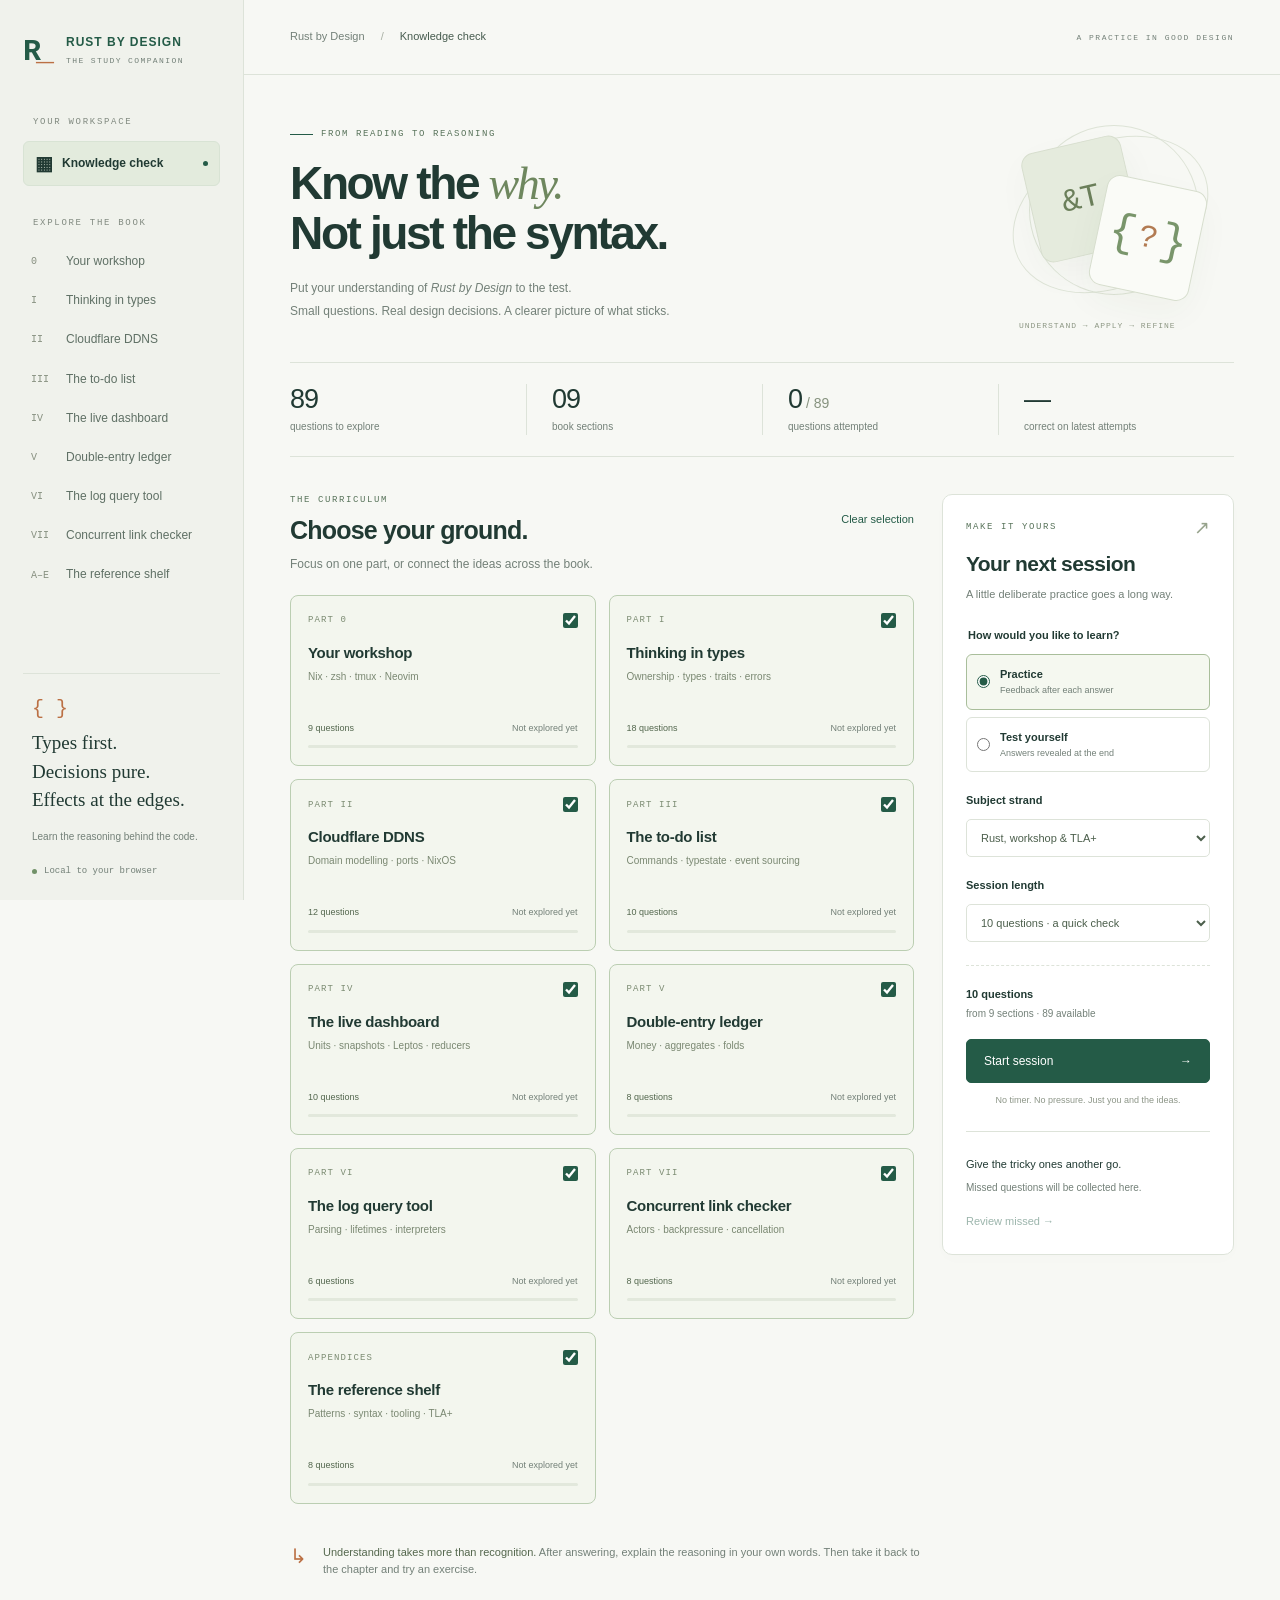
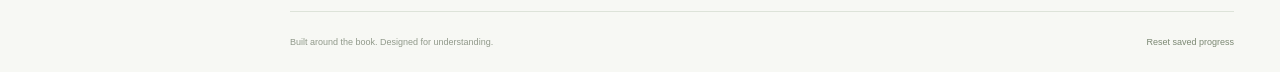
==== knowledge-check/index.html @ 4b5c445e "initial commit" ====
<!doctype html>
<html lang="en">
<head>
  <meta charset="utf-8">
  <meta name="viewport" content="width=device-width, initial-scale=1">
  <meta name="theme-color" content="#173f35">
  <meta name="description" content="A local study companion to Rust by Design. Practise the workshop, Rust foundations, six projects and TLA+ interludes.">
  <title>Knowledge check · Rust by Design</title>
  <link rel="stylesheet" href="style.css">
  <script src="questions.js" defer></script>
  <script src="engine.js" defer></script>
  <script src="app.js" defer></script>
</head>
<body>
  <a class="skip" href="#main">Skip to content</a>
  <div class="layout">
    <aside class="sidebar">
      <a href="#" class="brand" data-action="home"><span class="brand-mark">R<span>_</span></span><span>RUST BY DESIGN<small>THE STUDY COMPANION</small></span></a>
      <div class="sidebar-label">YOUR WORKSPACE</div>
      <button class="nav-home active" data-action="home"><span>▦</span> Knowledge check <span class="nav-dot"></span></button>
      <div class="sidebar-label sections-label">EXPLORE THE BOOK</div>
      <nav id="section-nav" aria-label="Book sections"></nav>
      <div class="sidebar-note"><span class="tiny-mark">{ }</span><p>Types first.<br>Decisions pure.<br>Effects at the edges.</p><small>Learn the reasoning behind the code.</small></div>
      <div class="local-note"><span></span> Local to your browser</div>
    </aside>
    <div class="workspace">
      <header class="topbar"><span>Rust by Design <span class="slash">/</span> <strong id="breadcrumb">Knowledge check</strong></span><span class="edition">A PRACTICE IN GOOD DESIGN</span></header>
      <main id="main" tabindex="-1"></main>
      <footer><span>Built around the book. Designed for understanding.</span><button class="text-button" data-action="reset">Reset saved progress</button></footer>
    </div>
  </div>
  <dialog id="reset-dialog"><h2>Start with a clean slate?</h2><p>This clears your question history and saved session from this browser.</p><div class="button-row"><button class="secondary" data-action="cancel-reset">Keep my progress</button><button class="primary" data-action="confirm-reset">Reset progress</button></div></dialog>
  <noscript>This quiz needs JavaScript enabled. It runs entirely in your browser.</noscript>
</body>
</html>
---- knowledge-check/style.css ----
@font-face {
  font-family:Inter;
  src:local('Inter')}
* {
  box-sizing:border-box}
 :root {
  --paper:#f7f8f4;
  --white:#fff;
  --ink:#213a33;
  --muted:#738078;
  --green:#245b47;
  --light-green:#edf3e9;
  --line:#dde3d9;
  --orange:#bb7044;
  --mono:ui-monospace,SFMono-Regular,Consolas,monospace}
body {
  margin:0;
  background:var(--paper);
  color:var(--ink);
  font:14px/1.6 Inter,-apple-system,BlinkMacSystemFont,'Segoe UI',sans-serif}
button,input,select {
  font:inherit}
button,a,input,select {
  -webkit-tap-highlight-color:transparent}
button {
  cursor:pointer}
button:disabled {
  cursor:not-allowed;
  opacity:.45}
a {
  color:var(--green)}
button {
  color:inherit}
button:focus-visible,a:focus-visible,select:focus-visible,input:focus-visible,summary:focus-visible {
  outline:3px solid #b66b3c;
  outline-offset:4px}
button {
  transition:background .15s,transform .15s}
h1,h2,h3,p {
  margin:0}
h1,h2,h3 {
  font-weight:600;
  line-height:1.2}
h2 {
  font-size:25px;
  letter-spacing:-.8px}
h3 {
  font-size:17px;
  letter-spacing:-.3px}
.layout {
  display:grid;
  grid-template-columns:244px minmax(0,1fr);
  min-height:100vh}
.sidebar {
  background:#f0f2ec;
  border-right:1px solid var(--line);
  padding:34px 23px 24px;
  display:flex;
  flex-direction:column;
  position:sticky;
  top:0;
  height:100vh;
  min-height:710px}
.brand {
  display:flex;
  gap:12px;
  align-items:center;
  text-decoration:none;
  font-size:12px;
  letter-spacing:1px;
  font-weight:750;
  line-height:1.4}
.brand small {
  display:block;
  font:8px/2.5 var(--mono);
  letter-spacing:1.4px;
  color:var(--muted)}
.brand-mark {
  font:700 30px var(--mono);
  letter-spacing:-5px;
  margin-right:5px}
.brand-mark span {
  color:var(--orange)}
.sidebar-label {
  font:9px var(--mono);
  letter-spacing:1.7px;
  color:#818a80;
  margin:46px 10px 14px}
.nav-home {
  border:1px solid #d8e3d4;
  background:#e3ebdd;
  border-radius:6px;
  display:flex;
  gap:9px;
  align-items:center;
  width:100%;
  padding:12px 11px;
  font-size:12px;
  font-weight:600}
.nav-home>span:first-child {
  font-size:19px;
  line-height:1}
.nav-dot {
  width:5px;
  height:5px;
  background:var(--green);
  border-radius:50%;
  margin-left:auto}
.sections-label {
  margin-top:32px}
.section-nav {
  display:flex;
  align-items:center;
  text-align:left;
  gap:12px;
  border:0;
  background:transparent;
  padding:10px 8px;
  border-radius:5px;
  width:100%;
  font-size:12px;
  color:#5f7065}
.section-nav:hover,.section-nav.selected {
  background:#e4eade;
  color:var(--ink)}
.part-index {
  width:23px;
  font:10px var(--mono);
  color:#879080;
  flex-shrink:0}
.sidebar-note {
  border-top:1px solid var(--line);
  padding:23px 9px 20px;
  margin-top:auto}
.tiny-mark {
  font:20px var(--mono);
  color:var(--orange)}
.sidebar-note p {
  font-family:Georgia,serif;
  font-size:19px;
  line-height:1.5;
  margin:9px 0}
.sidebar-note small {
  font-size:10px;
  color:var(--muted)}
.local-note {
  font:9px var(--mono);
  color:var(--muted);
  display:flex;
  align-items:center;
  gap:7px;
  margin:0 9px}
.local-note span {
  width:5px;
  height:5px;
  background:#719168;
  border-radius:50%}
.workspace {
  min-width:0;
  display:flex;
  flex-direction:column}
.topbar {
  height:75px;
  border-bottom:1px solid var(--line);
  padding:0 46px;
  display:flex;
  align-items:center;
  justify-content:space-between;
  color:var(--muted);
  font-size:11px}
.topbar strong {
  color:#465b4e;
  font-weight:500}
.slash {
  padding:0 13px;
  color:#a8b0a4}
.edition {
  font:8px var(--mono);
  letter-spacing:1.5px}
main {
  width:100%;
  max-width:1320px;
  margin:0 auto;
  padding:45px 46px 25px;
  outline:0}
.hero {
  display:flex;
  justify-content:space-between;
  align-items:center;
  gap:24px;
  margin-bottom:32px}
.eyebrow {
  font:9px/1.5 var(--mono);
  font-weight:500;
  letter-spacing:1.6px;
  display:flex;
  align-items:center;
  gap:8px;
  color:#58735a}
.green-line {
  height:1px;
  width:23px;
  background:var(--green)}
.hero h1 {
  font-size:clamp(38px,3.6vw,55px);
  letter-spacing:-2.4px;
  line-height:1.08;
  margin:18px 0}
.hero h1 em {
  font-family:Georgia,serif;
  font-weight:400;
  color:#6e875e}
.hero p {
  font-size:12px;
  line-height:1.9;
  color:var(--muted)}
.hero-art {
  position:relative;
  width:230px;
  height:210px;
  flex-shrink:0;
  overflow:hidden}
.orbit {
  border:1px solid #dde3d6;
  position:absolute;
  border-radius:50%;
  width:205px;
  height:145px;
  transform:rotate(-25deg);
  top:22px;
  left:4px}
.orbit-two {
  transform:rotate(45deg);
  width:170px;
  height:170px;
  top:5px;
  left:25px}
.code-tile {
  position:absolute;
  border:1px solid #d7dece;
  border-radius:13px;
  display:flex;
  align-items:center;
  justify-content:center;
  font:45px var(--mono);
  width:102px;
  height:112px;
  box-shadow:0 14px 35px #2b44240a}
.tile-back {
  background:#e5ebdd;
  left:26px;
  top:23px;
  transform:rotate(-13deg);
  font-size:32px;
  color:#6b7f5a}
.tile-front {
  background:#fafbf7;
  left:93px;
  top:62px;
  transform:rotate(12deg);
  gap:3px;
  color:#79956b}
.tile-front span {
  color:#b27b53;
  font-size:32px}
.art-caption {
  position:absolute;
  bottom:0;
  left:15px;
  font:8px var(--mono);
  color:#8d9784;
  letter-spacing:1px}
.stats {
  display:grid;
  grid-template-columns:repeat(4,1fr);
  padding:21px 0;
  border-top:1px solid var(--line);
  border-bottom:1px solid var(--line);
  margin-bottom:37px}
.stats>div {
  padding-left:25px;
  border-left:1px solid var(--line);
  display:flex;
  flex-direction:column;
  gap:4px}
.stats>div:first-child {
  padding-left:0;
  border-left:0}
.stat-value {
  font-size:27px;
  line-height:1.15;
  letter-spacing:-1px;
  font-weight:500}
.stat-value small {
  font-size:14px;
  letter-spacing:0;
  color:#86927e}
.stats>div>span:last-child {
  font-size:10px;
  color:var(--muted)}
.study-layout {
  display:grid;
  grid-template-columns:minmax(0,1fr) 292px;
  gap:28px;
  align-items:start}
.section-heading {
  display:flex;
  justify-content:space-between;
  align-items:center;
  gap:12px}
.section-heading h2 {
  margin-top:7px}
.text-button {
  padding:0;
  border:0;
  background:transparent;
  color:var(--green);
  font-size:11px;
  text-decoration:none;
  text-underline-offset:4px}
.text-button:hover {
  text-decoration:underline}
.muted {
  color:var(--muted);
  font-size:12px}
.section-intro {
  margin:10px 0 21px}
.section-grid {
  display:grid;
  grid-template-columns:repeat(2,minmax(0,1fr));
  gap:13px}
.section-card {
  border:1px solid var(--line);
  border-radius:8px;
  padding:17px;
  background:#fafbf8;
  cursor:pointer;
  min-width:0;
  transition:background .15s,border-color .15s}
.section-card:hover {
  border-color:#9aac91;
  background:white}
.section-card.is-selected {
  border-color:#bbceb2;
  background:#f3f6ee}
.section-card:focus-within {
  outline:2px solid #b66b3c;
  outline-offset:2px}
.card-top {
  display:flex;
  justify-content:space-between;
  align-items:center;
  margin-bottom:16px}
.chapter-tag {
  font:9px var(--mono);
  letter-spacing:1.1px;
  color:#7b8b72}
.section-card input {
  accent-color:var(--green);
  width:15px;
  height:15px;
  margin:0;
  cursor:pointer}
.section-card h3 {
  margin-bottom:7px;
  font-size:15px}
.section-card p {
  font-size:10px;
  line-height:1.65;
  color:#7a8872;
  min-height:33px}
.card-bottom {
  display:flex;
  gap:5px;
  justify-content:space-between;
  margin-top:19px;
  font-size:9px;
  color:var(--muted)}
.card-bottom span:first-child {
  color:#53674e}
.track {
  height:3px;
  border-radius:3px;
  background:#e2e8dc;
  overflow:hidden}
.track span {
  height:100%;
  display:block;
  background:#7d9d69;
  transition:width .2s}
.section-card .track {
  margin-top:10px}
.session-panel {
  background:white;
  border:1px solid var(--line);
  border-radius:10px;
  padding:23px;
  position:sticky;
  top:23px;
  box-shadow:0 5px 15px #233e2c03}
.panel-heading {
  display:flex;
  justify-content:space-between;
  margin-bottom:14px}
.panel-heading>span:last-child {
  font-size:19px;
  line-height:1;
  color:#97a38c}
.session-panel h2 {
  font-size:21px;
  letter-spacing:-.6px}
.session-panel>p {
  font-size:11px;
  line-height:1.7;
  margin:9px 0 23px}
fieldset {
  padding:0;
  border:0;
  margin:0}
legend,.field-label {
  font-size:11px;
  font-weight:600;
  display:block;
  margin-bottom:9px}
.mode-options {
  display:grid;
  gap:7px}
.mode-options label {
  border:1px solid var(--line);
  border-radius:6px;
  display:flex;
  align-items:center;
  gap:10px;
  padding:11px 10px;
  cursor:pointer}
.mode-options label:has(input:checked) {
  border-color:#a9be9b;
  background:#f5f8f0}
.mode-options input {
  accent-color:var(--green);
  margin:0}
.mode-options strong {
  display:block;
  font-size:11px;
  font-weight:600}
.mode-options small {
  display:block;
  font-size:9px;
  color:var(--muted)}
.field-label {
  margin-top:20px}
select {
  display:block;
  width:100%;
  padding:11px 27px 11px 10px;
  color:#4c5f4c;
  font-size:11px;
  background:#fff;
  border:1px solid var(--line);
  border-radius:5px}
.session-summary {
  border-top:1px dashed var(--line);
  padding-top:20px;
  margin:23px 0 17px;
  display:flex;
  flex-direction:column;
  font-size:11px}
.session-summary strong {
  font-weight:600}
.session-summary span {
  color:var(--muted);
  font-size:10px;
  margin-top:3px}
.session-summary small {
  color:#a66340;
  margin-top:6px}
.primary,.secondary {
  border-radius:5px;
  padding:12px 17px;
  font-size:12px;
  font-weight:500;
  display:inline-flex;
  justify-content:center;
  align-items:center;
  gap:16px;
  line-height:1.5}
.primary {
  background:var(--green);
  color:white;
  border:1px solid var(--green)}
.primary:hover:not(:disabled) {
  background:#173e31}
.secondary {
  background:transparent;
  color:var(--green);
  border:1px solid #bbcbb3}
.secondary:hover {
  background:var(--light-green)}
.start-button {
  width:100%;
  justify-content:space-between}
.session-panel>.panel-footnote {
  font-size:9px;
  text-align:center;
  margin:10px -6px 22px;
  color:#8d9688}
.review-box {
  border-top:1px solid var(--line);
  padding-top:20px}
.review-box strong {
  font-size:11px;
  font-weight:500}
.review-box p {
  font-size:10px;
  color:var(--muted);
  margin:6px 0 13px}
.bottom-note {
  display:flex;
  gap:16px;
  padding:25px 0 7px;
  margin-top:15px;
  max-width:630px}
.bottom-note p {
  font-size:11px;
  color:var(--muted)}
.bottom-note strong {
  color:#54674d;
  font-weight:500}
footer {
  margin:auto 46px 0;
  padding:23px 0;
  border-top:1px solid var(--line);
  display:flex;
  justify-content:space-between;
  gap:15px;
  font-size:9px;
  color:#90998a}
footer .text-button {
  font-size:9px;
  color:#7b8873}
.resume-banner {
  background:#eaf0e2;
  border:1px solid #d4dfca;
  padding:17px 20px;
  margin:-12px 0 28px;
  border-radius:6px;
  display:flex;
  justify-content:space-between;
  gap:20px;
  align-items:center}
.resume-banner strong {
  font-weight:500;
  font-size:12px}
.resume-banner span:not([aria-hidden]) {
  display:block;
  font-size:10px;
  color:var(--muted);
  margin-top:3px}
.resume-banner .secondary {
  font-size:11px;
  white-space:nowrap}
.quiz-toolbar {
  display:flex;
  justify-content:space-between;
  margin:0 0 36px}
.mode-badge {
  font:9px var(--mono);
  letter-spacing:1px;
  color:#718163}
.quiz-shell {
  max-width:820px;
  margin:0 auto;
  background:white;
  border:1px solid var(--line);
  border-radius:12px;
  padding:35px}
.question-progress {
  display:flex;
  justify-content:space-between;
  font:10px var(--mono);
  color:#8a9485;
  letter-spacing:1px}
.question-progress strong {
  color:var(--green);
  font-size:15px}
.quiz-track {
  margin:14px 0 33px;
  height:4px}
.question-context {
  display:flex;
  gap:10px;
  justify-content:space-between;
  font-size:10px;
  color:var(--muted);
  margin-bottom:15px;
  flex-wrap:wrap}
.question-context>span:first-child {
  font:9px var(--mono);
  letter-spacing:.5px;
  color:#5d7a4e}
.question-title {
  font-size:27px;
  letter-spacing:-.8px;
  line-height:1.4;
  margin-bottom:27px}
.answers {
  display:grid;
  gap:11px}
.answer {
  display:flex;
  align-items:center;
  gap:13px;
  border:1px solid var(--line);
  border-radius:7px;
  padding:15px;
  cursor:pointer;
  position:relative;
  font-size:13px}
.answer:hover {
  background:#f7f9f3;
  border-color:#b6c6a9}
.answer input {
  position:absolute;
  opacity:0;
  width:1px;
  height:1px}
.answer:focus-within {
  outline:3px solid #b66b3c;
  outline-offset:2px}
.answer-letter {
  font:11px var(--mono);
  display:flex;
  align-items:center;
  justify-content:center;
  flex-shrink:0;
  width:27px;
  height:28px;
  border:1px solid #e1e5db;
  border-radius:5px;
  color:#7b8972}
.answer.chosen {
  border-color:#6d8d58;
  background:#f0f5e9}
.answer.chosen .answer-letter {
  background:var(--green);
  color:white;
  border-color:var(--green)}
.answer.correct {
  border-color:#7a9e63;
  background:#f0f6e9}
.answer.incorrect {
  border-color:#c2896a;
  background:#fcf3ec}
.answer-status {
  font-size:9px;
  margin-left:auto;
  white-space:nowrap;
  font-weight:600;
  color:var(--green)}
.incorrect .answer-status {
  color:#9c4e2a}
.answers:disabled .answer {
  cursor:default}
.feedback {
  margin-top:22px;
  background:#f4f7ef;
  border-left:3px solid #85a76c;
  padding:20px;
  border-radius:0 5px 5px 0}
.feedback.negative {
  border-color:#bf805b;
  background:#faf5ef}
.feedback p {
  font-size:13px;
  line-height:1.8;
  margin:8px 0 12px}
.source-link {
  font-size:11px;
  line-height:1.7;
  text-underline-offset:3px}
.quiz-actions {
  display:flex;
  justify-content:space-between;
  align-items:center;
  gap:18px;
  border-top:1px solid var(--line);
  padding-top:23px;
  margin-top:26px}
.quiz-actions>.muted {
  font-size:10px}
.quiz-actions button {
  white-space:nowrap}
.quiz-save-note {
  text-align:center;
  font-size:10px;
  color:var(--muted);
  padding:22px}
.code-block {
  background:#213b33;
  color:#e6eddd;
  padding:22px;
  border-radius:7px;
  font:12px/1.9 var(--mono);
  overflow:auto;
  margin:0 0 25px;
  white-space:pre-wrap;
  overflow-wrap:anywhere}
.code-block>span {
  display:block;
  font-size:8px;
  letter-spacing:1.5px;
  color:#a8bf98;
  margin-bottom:12px}
.test-saved {
  margin-top:20px;
  color:var(--muted);
  font-size:12px}
.results-hero {
  display:flex;
  align-items:center;
  gap:45px;
  justify-content:space-between;
  padding:10px 0 35px}
.results-hero h1 {
  font-size:39px;
  letter-spacing:-1.5px;
  margin:15px 0;
  max-width:550px}
.results-hero p {
  max-width:500px;
  line-height:1.8}
.button-row {
  display:flex;
  gap:12px;
  flex-wrap:wrap;
  margin-top:24px}
.score-ring {
  width:160px;
  height:160px;
  flex-shrink:0;
  border-radius:50%;
  background:conic-gradient(#6e915a var(--score),#e3e9dc 0);
  padding:8px}
.score-ring>div {
  width:100%;
  height:100%;
  background:var(--paper);
  border-radius:50%;
  display:flex;
  flex-direction:column;
  align-items:center;
  justify-content:center}
.score-ring strong {
  font-weight:500;
  font-size:43px;
  line-height:1.3;
  letter-spacing:-2px}
.score-ring small {
  font-size:21px}
.score-ring span {
  font:8px var(--mono);
  letter-spacing:1px;
  color:#7c8a70}
.breakdown {
  border-top:1px solid var(--line);
  border-bottom:1px solid var(--line);
  padding:27px 0 30px}
.breakdown h2 {
  margin:7px 0 23px}
.breakdown-grid {
  display:grid;
  grid-template-columns:repeat(3,1fr);
  gap:24px}
.breakdown-item>div:first-child {
  display:flex;
  justify-content:space-between;
  gap:10px;
  font-size:11px;
  margin-bottom:9px}
.breakdown-item strong {
  font-weight:500}
.breakdown-item span {
  color:var(--muted)}
.answer-review {
  padding:30px 0}
.answer-review>.muted {
  margin:12px 0 23px}
.review-item {
  border:1px solid var(--line);
  border-radius:7px;
  margin:11px 0;
  background:white}
.review-item summary {
  display:flex;
  align-items:center;
  gap:14px;
  cursor:pointer;
  list-style:none;
  padding:20px;
  font-size:13px}
.review-item summary::-webkit-details-marker {
  display:none}
.review-item summary small {
  display:block;
  color:var(--muted);
  font-size:9px;
  margin-bottom:5px}
.review-icon {
  width:25px;
  height:25px;
  border-radius:50%;
  display:flex;
  align-items:center;
  justify-content:center;
  flex-shrink:0}
.good {
  background:#e6efdc;
  color:#466a32}
.bad {
  background:#f7e9df;
  color:#a15e37}
.expand-icon {
  margin-left:auto;
  color:#87977a}
.review-item[open] .expand-icon {
  transform:rotate(45deg)}
.review-content {
  border-top:1px solid var(--line);
  margin:0 20px;
  padding:18px 0 22px 39px;
  font-size:12px}
.review-content p {
  margin-bottom:12px}
.your-answer {
  color:#7f7c70}
.right-answer {
  color:var(--green);
  font-weight:600}
.storage-warning {
  padding:12px;
  border:1px solid #d5ad82;
  background:#fff4df;
  color:#754c24;
  font-size:12px;
  margin-bottom:22px}
.skip {
  position:fixed;
  left:15px;
  top:-100px;
  z-index:20;
  background:white;
  padding:10px}
.skip:focus {
  top:12px}
.sr-only {
  position:absolute;
  width:1px;
  height:1px;
  overflow:hidden;
  clip:rect(0,0,0,0);
  white-space:nowrap}
dialog {
  max-width:480px;
  width:calc(100% - 32px);
  background:var(--paper);
  color:var(--ink);
  border:1px solid var(--line);
  border-radius:12px;
  padding:30px;
  box-shadow:0 20px 100px #173f3533}
dialog::backdrop {
  background:#142d2666}
dialog p {
  margin-top:15px;
  color:var(--muted);
  font-size:13px}

@media(min-width:1500px) {
  main {
  padding-top:56px}
.hero {
  margin-bottom:42px}
.section-card {
  padding:21px}
.section-card h3 {
  font-size:17px}
.section-card p {
  font-size:11px}
.study-layout {
  gap:34px;
  grid-template-columns:minmax(0,1fr) 310px}
.hero p {
  font-size:14px}
}

@media(max-width:1150px) {
  .layout {
  grid-template-columns:210px minmax(0,1fr)}
.sidebar {
  padding:28px 16px}
.topbar {
  padding:0 28px}
main {
  padding:32px 28px}
.study-layout {
  gap:20px;
  grid-template-columns:minmax(0,1fr) 252px}
.session-panel {
  padding:19px}
.hero-art {
  width:170px;
  transform:scale(.85);
  transform-origin:right center}
.hero h1 {
  font-size:39px}
.edition {
  display:none}
.section-card {
  padding:13px}
.section-card h3 {
  font-size:14px}
.card-bottom {
  font-size:8px}
.stats>div {
  padding-left:15px}
footer {
  margin-left:28px;
  margin-right:28px}
.section-heading h2 {
  font-size:22px}
.sidebar-note p {
  font-size:17px}
}

@media(max-width:950px) {
  .layout {
  grid-template-columns:185px minmax(0,1fr)}
.brand {
  font-size:10px;
  gap:8px}
.brand small {
  font-size:7px;
  letter-spacing:1px}
.section-nav {
  font-size:10px;
  gap:7px}
.nav-home {
  font-size:10px}
.study-layout {
  grid-template-columns:1fr}
.session-panel {
  position:static;
  max-width:none}
.session-panel form {
  display:grid;
  grid-template-columns:1fr 1fr;
  column-gap:20px}
.session-panel fieldset {
  grid-column:1/-1}
.mode-options {
  grid-template-columns:1fr 1fr}
.field-label {
  grid-column:1/-1}
.session-panel select {
  grid-column:1/-1}
.session-summary {
  grid-column:1/-1}
.start-button {
  grid-column:1/-1}
.hero-art {
  display:none}
.hero h1 {
  font-size:42px}
.stats {
  grid-template-columns:1fr 1fr;
  gap:22px}
.stats>div:nth-child(3) {
  padding-left:0;
  border:0}
.section-card {
  padding:18px}
.section-card h3 {
  font-size:16px}
.section-card p {
  font-size:11px}
.card-bottom {
  font-size:10px}
.quiz-shell {
  padding:25px}
.question-title {
  font-size:24px}
.quiz-actions {
  align-items:flex-end}
.quiz-actions>.muted {
  max-width:120px}
.results-hero {
  gap:25px}
.results-hero h1 {
  font-size:30px}
.score-ring {
  width:125px;
  height:125px}
.score-ring strong {
  font-size:35px}
.breakdown-grid {
  grid-template-columns:1fr 1fr}
.answer-status {
  white-space:normal;
  font-size:9px}
.answer-text {
  flex:1}
}

@media(max-width:680px) {
  .layout {
  display:block}
.sidebar {
  height:auto;
  min-height:0;
  position:static;
  padding:16px 20px;
  border-right:0;
  border-bottom:1px solid var(--line);
  display:flex;
  flex-direction:row;
  align-items:center;
  justify-content:space-between}
.brand {
  font-size:11px}
.brand small {
  font-size:7px}
.sidebar-label,.sidebar nav,.sidebar-note,.local-note {
  display:none}
.nav-home {
  width:auto;
  background:transparent;
  border:0;
  padding:8px;
  font-size:10px}
.nav-dot {
  display:none}
.topbar {
  height:48px;
  padding:0 20px;
  font-size:10px}
main {
  padding:29px 20px 15px}
.hero h1 {
  font-size:41px;
  letter-spacing:-1.8px}
.hero p {
  font-size:12px}
.desktop-break {
  display:none}
.hero .eyebrow {
  font-size:8px}
.stats {
  margin-bottom:27px}
.stat-value {
  font-size:26px}
.section-heading h2 {
  font-size:24px}
.section-grid {
  gap:10px}
.section-card {
  padding:14px}
.section-card h3 {
  font-size:14px}
.section-card p {
  font-size:10px;
  min-height:33px}
.card-bottom {
  font-size:8px}
.card-bottom span:last-child {
  text-align:right}
.section-card .track {
  margin-top:9px}
.section-heading>.text-button {
  font-size:10px}
.session-panel {
  padding:22px}
.bottom-note {
  padding-top:15px}
.resume-banner {
  padding:14px;
  flex-direction:column;
  align-items:flex-start;
  gap:12px}
.quiz-toolbar {
  margin-bottom:23px}
.quiz-shell {
  padding:20px 16px}
.question-title {
  font-size:23px}
.question-progress {
  font-size:9px;
  letter-spacing:.6px}
.quiz-track {
  margin-bottom:25px}
.answer {
  padding:12px 10px;
  gap:9px;
  font-size:12px;
  flex-wrap:wrap}
.answer-letter {
  width:23px;
  height:25px}
.answer-text {
  flex:1;
  min-width:160px}
.answer-status {
  margin-left:32px;
  width:100%}
.quiz-actions {
  flex-direction:column;
  align-items:stretch;
  gap:14px}
.quiz-actions>.muted {
  max-width:none}
.quiz-actions button {
  width:100%}
.feedback {
  padding:16px}
.feedback p {
  font-size:12px}
.quiz-save-note {
  padding:18px 5px}
.results-hero {
  flex-direction:column-reverse;
  align-items:flex-start;
  gap:20px}
.results-hero h1 {
  font-size:33px}
.score-ring {
  width:110px;
  height:110px;
  padding:6px}
.score-ring strong {
  font-size:30px}
.score-ring span {
  font-size:7px}
.breakdown-grid {
  grid-template-columns:1fr}
.review-content {
  padding-left:0}
.review-item summary {
  padding:16px;
  gap:10px}
.review-item summary small {
  font-size:8px}
.review-item summary>span:nth-child(2) {
  font-size:12px}
.answer-review .section-heading {
  align-items:flex-start}
.answer-review h2 {
  font-size:22px;
  max-width:240px}
.answer-review .section-heading>.muted {
  white-space:nowrap;
  font-size:10px;
  margin-top:10px}
footer {
  margin:0 20px;
  padding:18px 0;
  font-size:8px;
  align-items:flex-start}
footer span {
  max-width:190px}
.button-row {
  gap:9px}
.button-row button {
  font-size:11px}
}

@media(prefers-reduced-motion:reduce) {
  *,*::before,*::after {
  transition:none!important;
  scroll-behavior:auto!important}
}
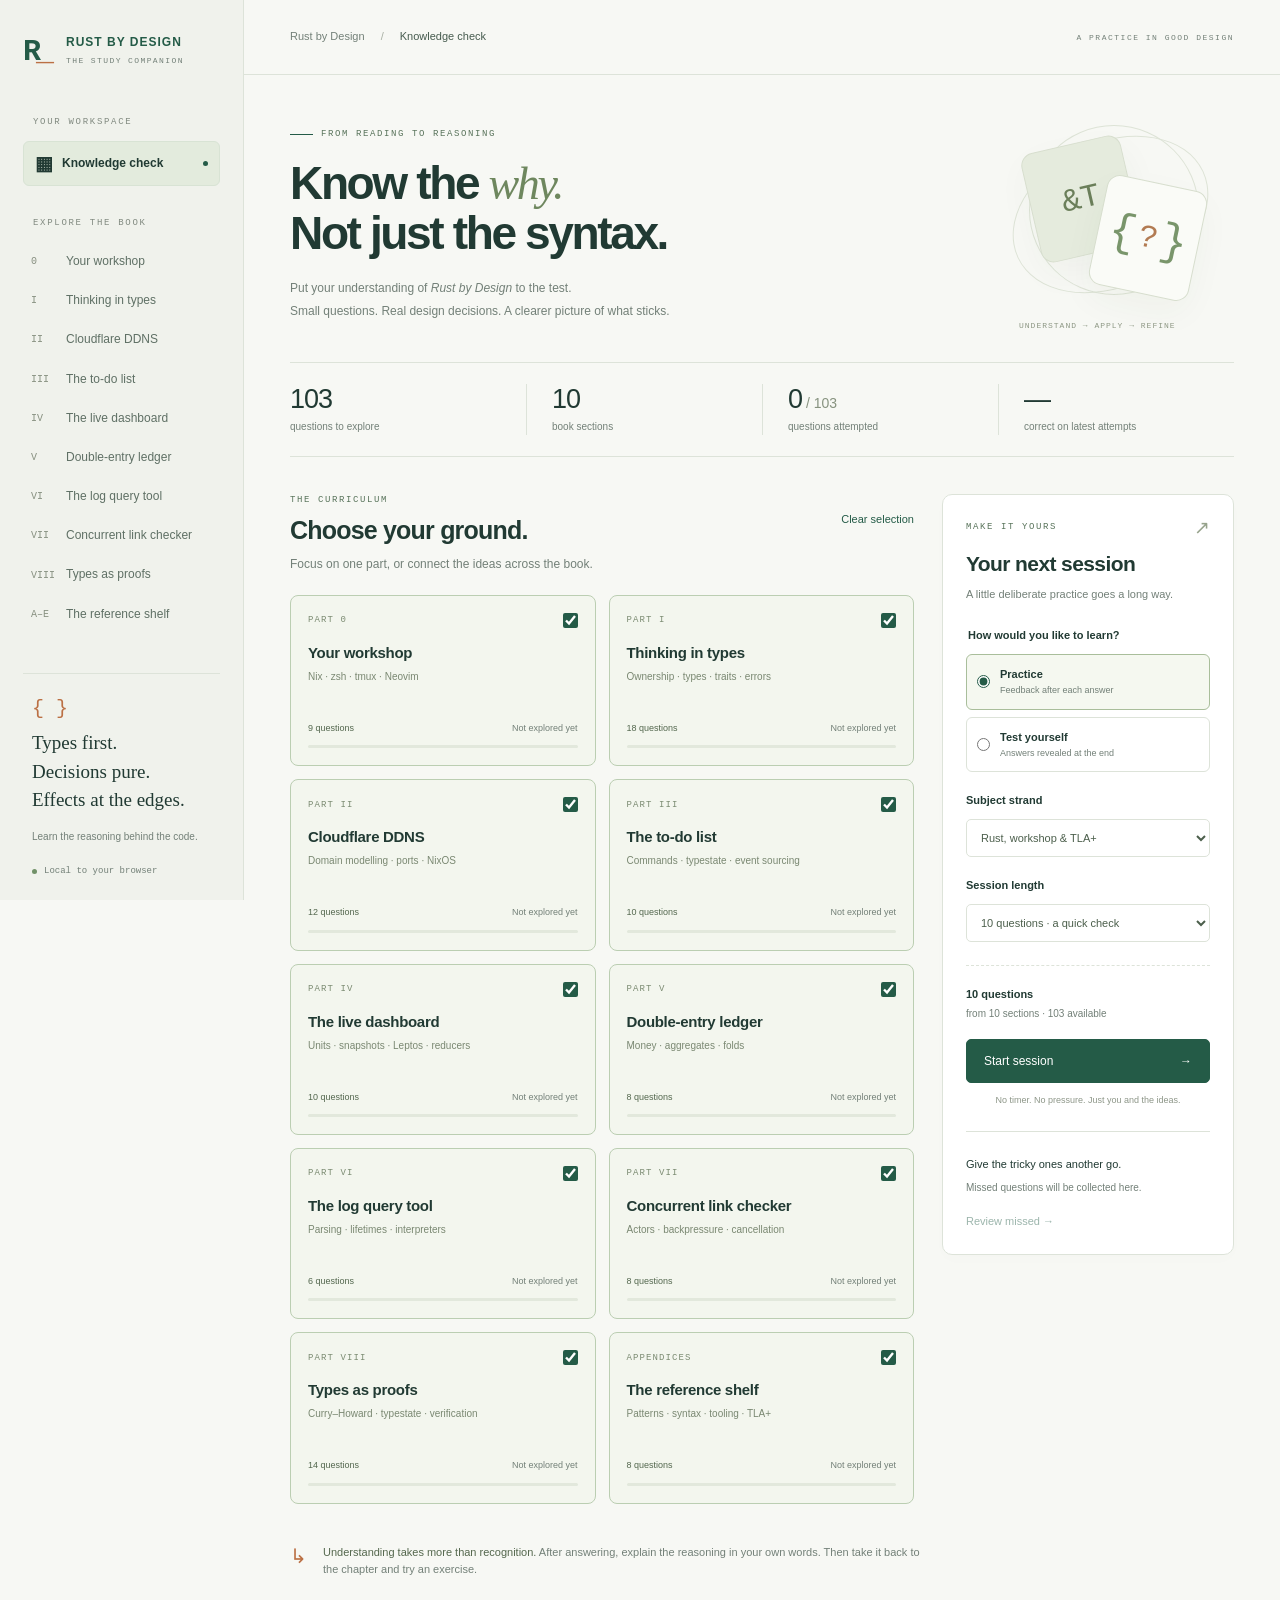
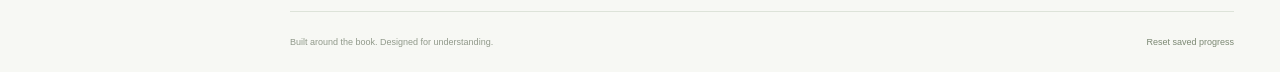
==== commit 64b821b7: "haskell up the quiz" ====
--- a/knowledge-check/index.html
+++ b/knowledge-check/index.html
@@ -4,7 +4,7 @@
   <meta charset="utf-8">
   <meta name="viewport" content="width=device-width, initial-scale=1">
   <meta name="theme-color" content="#173f35">
-  <meta name="description" content="A local study companion to Rust by Design. Practise the workshop, Rust foundations, six projects and TLA+ interludes.">
+  <meta name="description" content="A local study companion to Rust by Design. Practise the workshop, Rust foundations, seven projects and TLA+ interludes.">
   <title>Knowledge check · Rust by Design</title>
   <link rel="stylesheet" href="style.css">
   <script src="questions.js" defer></script>
